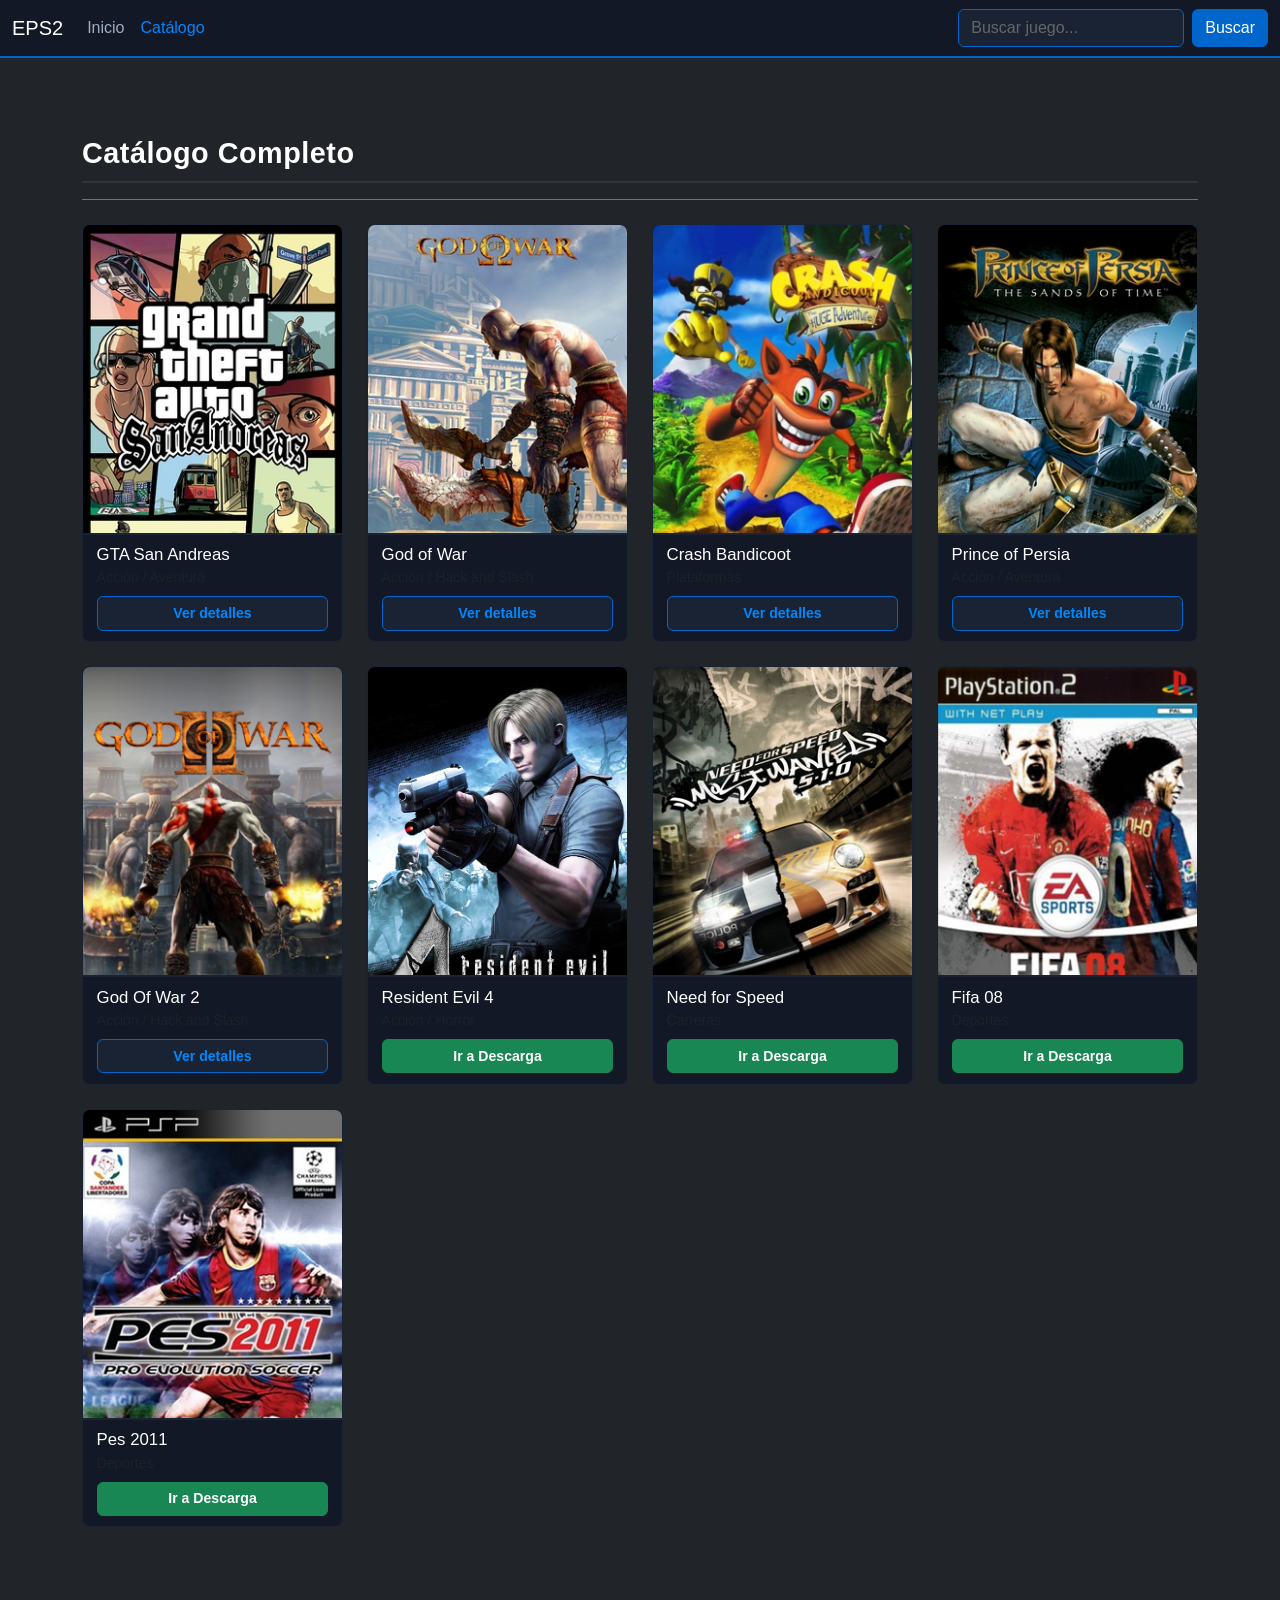
==== catalogo.html @ 292fd96d "Primer commit: proyecto EPS2" ====
<!DOCTYPE html>
<html lang="es">

<head>
    <meta charset="UTF-8">
    <meta name="viewport" content="width=device-width, initial-scale=1.0">
    <title>EPS2 - Catálogo Completo</title>
    <link rel="icon" type= "image/png" href="fotos/ps2.png">
    <link href="https://cdn.jsdelivr.net/npm/bootstrap@5.3.3/dist/css/bootstrap.min.css" rel="stylesheet">
    <link rel="stylesheet" href="css/principal.css">
</head>

<body class="bg-dark text-white">

    <!-- BARRA DE NAVEGACIÓN -->
    <nav class="navbar navbar-expand-lg navbar-dark bg-gamer-nav">
        <div class="container-fluid">
            <a class="navbar-brand" href="principal.html">EPS2</a>
            <button class="navbar-toggler" type="button" data-bs-toggle="collapse"
                data-bs-target="#navbarSupportedContent" aria-controls="navbarSupportedContent" aria-expanded="false"
                aria-label="Toggle navigation">
                <span class="navbar-toggler-icon"></span>
            </button>
            <div class="collapse navbar-collapse" id="navbarSupportedContent">
                <ul class="navbar-nav me-auto mb-2 mb-lg-0">
                    <li class="nav-item">
                        <a class="nav-link" href="principal.html">Inicio</a>
                    </li>
                    <li class="nav-item">
                        <a class="nav-link active" href="catalogo.html">Catálogo</a>
                    </li>
                </ul>
                <form class="d-flex" role="search" id="search-form">
                    <input class="form-control me-2 search-input" id="search-input" type="search"
                        placeholder="Buscar juego..." aria-label="Search" />
                    <button class="btn btn-search" type="submit">Buscar</button>
                </form>
            </div>
        </div>
    </nav>

    <!-- CATÁLOGO -->
    <main class="contenido-pagina my-5">
        <div class="container">

            <div class="border-bottom pb-2 border-secondary mb-4">
                <h2 class="section-title" id="titulo-catalogo">Catálogo Completo</h2>
            </div>

            <div class="row row-cols-1 row-cols-sm-2 row-cols-md-3 row-cols-lg-4 g-4 mb-5" id="contenedor-catalogo"></div>

        </div>       
    </main>

    <script src="https://cdn.jsdelivr.net/npm/bootstrap@5.3.3/dist/js/bootstrap.bundle.min.js"></script>
    <script src="js/catalogos.js"></script>
</body>

</html>
---- css/principal.css ----
/* ==========================================
   1. ESTILOS GENERALES Y BASE
   ========================================== */
body {
    margin: 0;
    font-family: Arial, sans-serif;
    background-color: #0b0f19;
    color: white;
}

/* ==========================================
   2. CARRUSEL (Flujo natural del documento)
   ========================================== */
.header-carrusel {
    position: relative; 
    width: 100%;
    height: 65vh; /* Subido de 50vh a 65vh para que las fotos luzcan más grandes */
    background-color: #121826;
    border-bottom: 3px solid #0066cc;
    overflow: hidden;
}

.carrusel-container {
    position: relative;
    width: 100%;
    height: 100%;
}

.carrusel-slides {
    width: 100%;
    height: 100%;
    position: relative;
}

.slide {
    position: absolute;
    top: 0;
    left: 0;
    width: 100%;
    height: 100%;
    opacity: 0;
    pointer-events: none;
    z-index: 1;
    transition: opacity 0.5s ease-in-out;
}

.slide.active {
    opacity: 1;
    pointer-events: auto;
    z-index: 2;
}

.slide img {
    width: 100%;
    height: 100%;
    object-fit: cover;
    object-position: top; 
}

.slide-caption {
    position: absolute;
    bottom: 0;
    left: 0;
    width: 100%;
    background-color: rgba(0, 0, 0, 0.6);
    color: aquamarine;
    text-align: center;
    padding: 10px 0;
    font-size: 1.2rem;
    font-weight: bold;
    letter-spacing: 1px;
}

/* BOTONES DEL CARRUSEL */
.carrusel-btn {
    position: absolute;
    top: 50%;
    transform: translateY(-50%);
    background-color: rgba(0, 102, 204, 0.7);
    color: white;
    border: none;
    padding: 12px 15px;
    cursor: pointer;
    z-index: 1010;
    font-size: 1.2rem;
    border-radius: 4px;
    transition: background-color 0.2s;
}

.carrusel-btn:hover {
    background-color: rgba(0, 122, 244, 0.9);
}

.prev-btn { left: 20px; }
.next-btn { right: 20px; }

/* ==========================================
   3. BARRA DE NAVEGACIÓN (Efecto Sticky)
   ========================================== */
.navbar {
    position: -webkit-sticky; /* Soporte para Safari antiguo */
    position: sticky;
    top: 0;        /* Se congela arriba de todo al hacer scroll */
    margin-top: 0; /* Empieza pegada justo abajo del carrusel */    
    z-index: 1050; /* Queda por encima del contenido al deslizar */
}

/* ==========================================
   4. CONTENIDO DE LA PÁGINA Y RELLENOS
   ========================================== */
.contenido-pagina {
    /* CORRECCIÓN: Se quitó el 'margin-top: 40vh' para evitar el hueco negro */
    padding: 30px;
    box-sizing: border-box;
}

.contenido-pagina h2 {
    color: white;
    border-bottom: 2px solid #333;
    padding-bottom: 10px;
}

.caja-relleno {
    background-color: #1a2333;
    border: 1px solid #0066cc;
    height: 400px; 
    margin-top: 25px;
    border-radius: 8px;
    display: flex;
    justify-content: center;
    align-items: center;
    font-size: 1.5rem;
    color: #666;
}
/* ==========================================
   5. PERSONALIZACIÓN GAMER PARA LA NAVBAR
   ========================================== */
.bg-gamer-nav {
    background-color: #121826 !important; /* Mismo tono del fondo del carrusel */
    border-bottom: 2px solid #0066cc;     /* Línea azul sutil abajo */
}

/* Color de los textos de la navbar */
.navbar-dark .navbar-nav .nav-link {
    color: #a0aec0;
    font-weight: 500;
    transition: color 0.2s;
}

/* Color al pasar el mouse por encima (Hover) */
.navbar-dark .navbar-nav .nav-link:hover,
.navbar-dark .navbar-nav .nav-link.active {
    color: #0088ff !important; 
}

/* Personalización del Buscador */
.search-input {
    background-color: #1a2333 !important;
    border: 1px solid #0066cc !important;
    color: white !important;
}

.search-input::placeholder {
    color: #666;
}

.search-input:focus {
    box-shadow: 0 0 8px rgba(0, 102, 204, 0.6) !important;
}

/* Botón de búsqueda */
.btn-search {
    color: white;
    background-color: #0066cc;
    border: 1px solid #0066cc;
    transition: all 0.2s;
}

.btn-search:hover {
    background-color: #0052a3;
    border-color: #0052a3;
    color: white;
}

/* Menú desplegable de categorías */
.dropdown-menu-dark {
    background-color: #121826 !important;
    border: 1px solid #0066cc !important;
}

.dropdown-item:hover {
    background-color: #0066cc !important;
    color: white !important;
}
/* ==========================================
   6. DISEÑO DE TARJETAS DE JUEGOS Y CATEGORÍAS
   ========================================== */
.section-title {
    font-size: 1.8rem;
    font-weight: bold;
    letter-spacing: 0.5px;
    color: #ffffff;
}

/* Estilo de la Tarjeta del Juego */
.game-card {
    background-color: #121826 !important;
    border: 1px solid #1a2333 !important;
    border-radius: 8px !important;
    overflow: hidden;
    transition: transform 0.3s ease, border-color 0.3s ease, box-shadow 0.3s ease;
    display: flex;
    flex-direction: column;
    height: 100%;
}

.game-card:hover {
    transform: translateY(-5px);
    border-color: #0066cc !important;
    box-shadow: 0 5px 15px rgba(0, 102, 204, 0.4);
}

/* 1. MÁS ESPACIO PARA LA IMAGEN (Subida de 220px a 310px) */
.game-card-img {
    height: 310px;
    width: 100%;
    object-fit: cover;
    object-position: top center;
    border-bottom: 2px solid #1a2333;
}

/* 2. RECUADRO INFERIOR MÁS COMPACTO (Reduce el padding del contenedor) */
.game-card .card-body {
    padding: 0.65rem 0.85rem !important;
    flex-grow: 1;
    display: flex;
    flex-direction: column;
    justify-content: space-between;
}

/* Título más pegado y proporcionado */
.game-card .card-title {
    font-size: 1.05rem;
    margin-bottom: 0.15rem !important;
}

/* Texto de categoría con margen mínimo */
.game-card .card-text {
    margin-bottom: 0.5rem !important;
}

/* Botón interno más compacto */
.btn-game {
    background-color: #1a2333 !important;
    border: 1px solid #0066cc !important;
    color: #0088ff !important;
    font-weight: bold;
    padding: 0.35rem 0.6rem !important;
    font-size: 0.88rem;
    transition: all 0.2s ease;
}

.btn-game:hover {
    background-color: #0066cc !important;
    color: white !important;
}

/* Botón verde de descarga directa compacto */
.btn-game.btn-success,
.game-card .btn-success {
    background-color: #198754 !important;
    border-color: #198754 !important;
    color: #ffffff !important;
    padding: 0.35rem 0.6rem !important;
    font-size: 0.88rem;
}

.btn-game.btn-success:hover,
.game-card .btn-success:hover {
    background-color: #157347 !important;
    border-color: #146c43 !important;
}

/* Bloques de categorías inferiores */
.category-box {
    background-color: #121826;
    border: 1px solid #1a2333;
    border-radius: 6px;
    cursor: pointer;
    transition: all 0.2s;
}

.category-box h5 {
    margin: 0;
    color: #a0aec0;
    font-size: 1.1rem;
}

.category-box:hover {
    background-color: #0066cc;
    border-color: #0066cc;
}

.category-box:hover h5 {
    color: white;
}
/* Estado del botón de descarga durante el progreso */
.btn-descarga.descargando {
    background-color: #0066cc !important;
    border-color: #0066cc !important;
    cursor: wait;
}

.btn-descarga.completado {
    background-color: #198754 !important;
    border-color: #198754 !important;
}
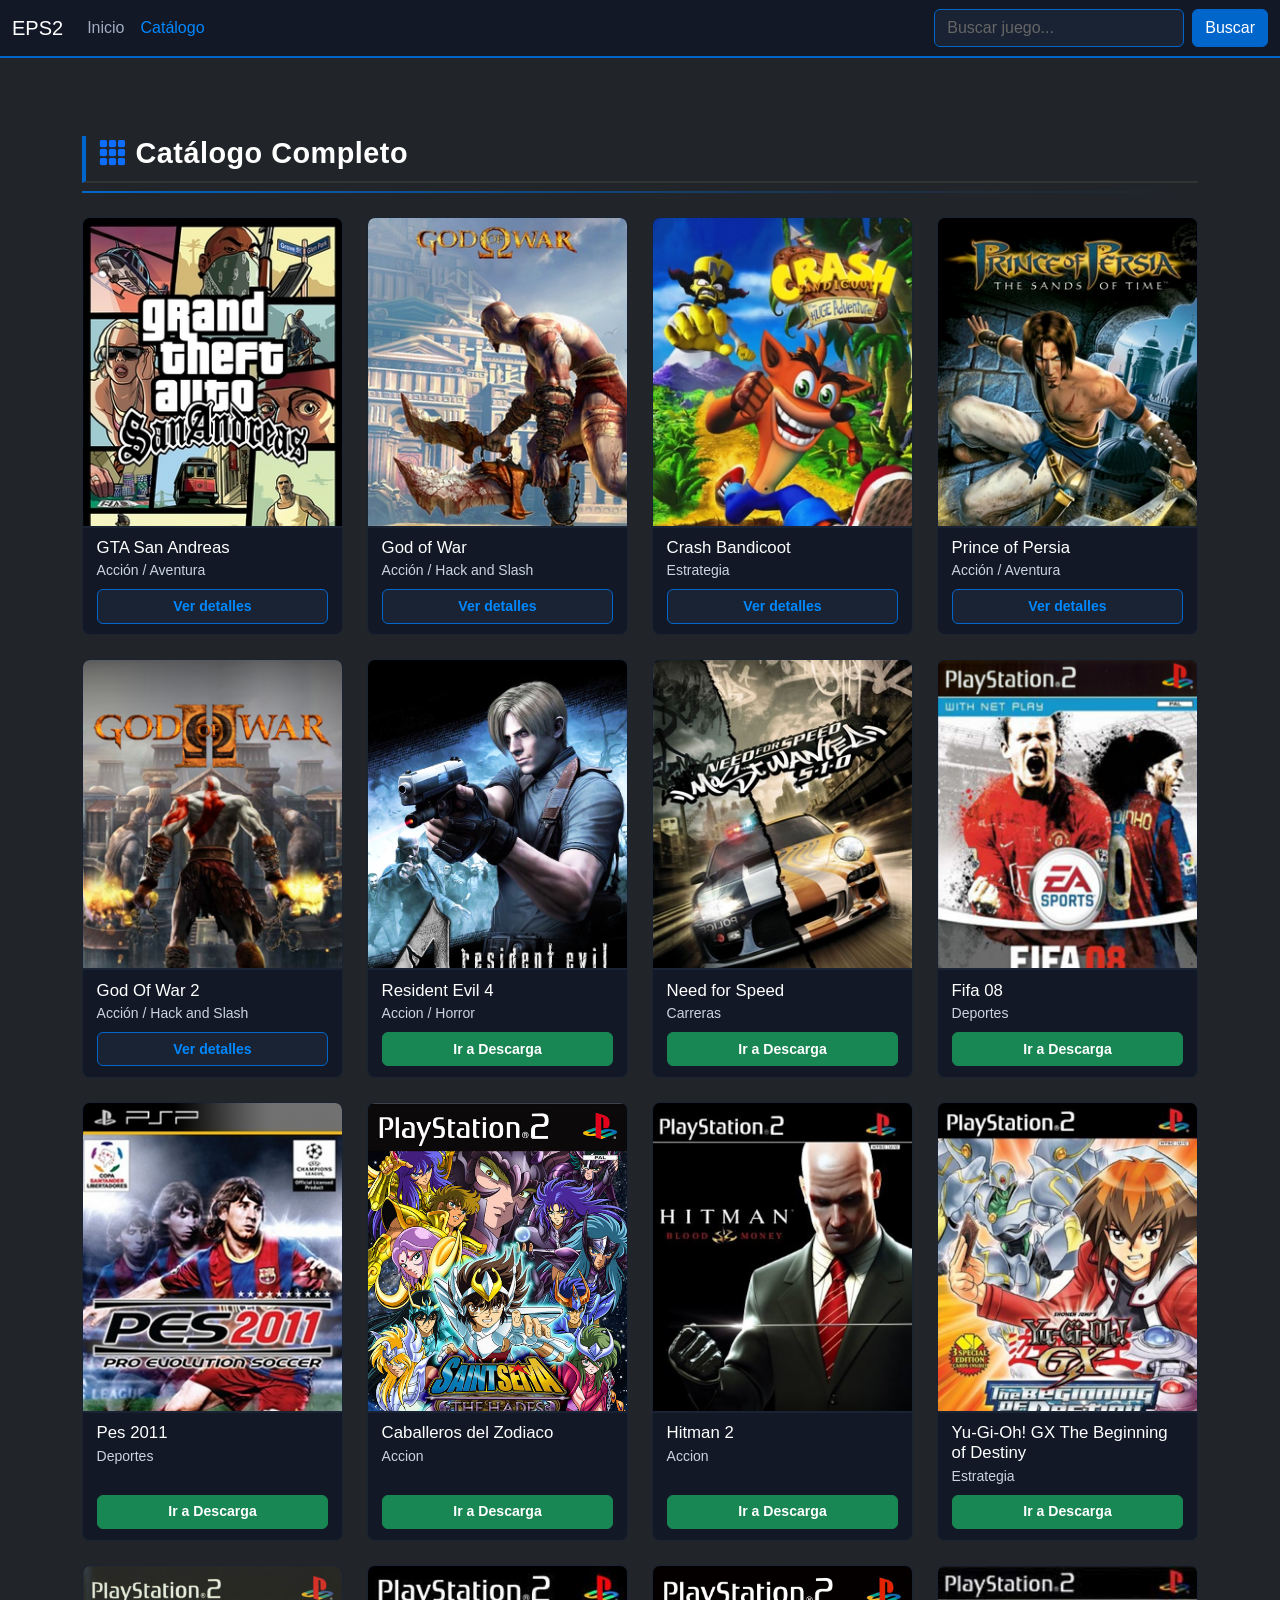
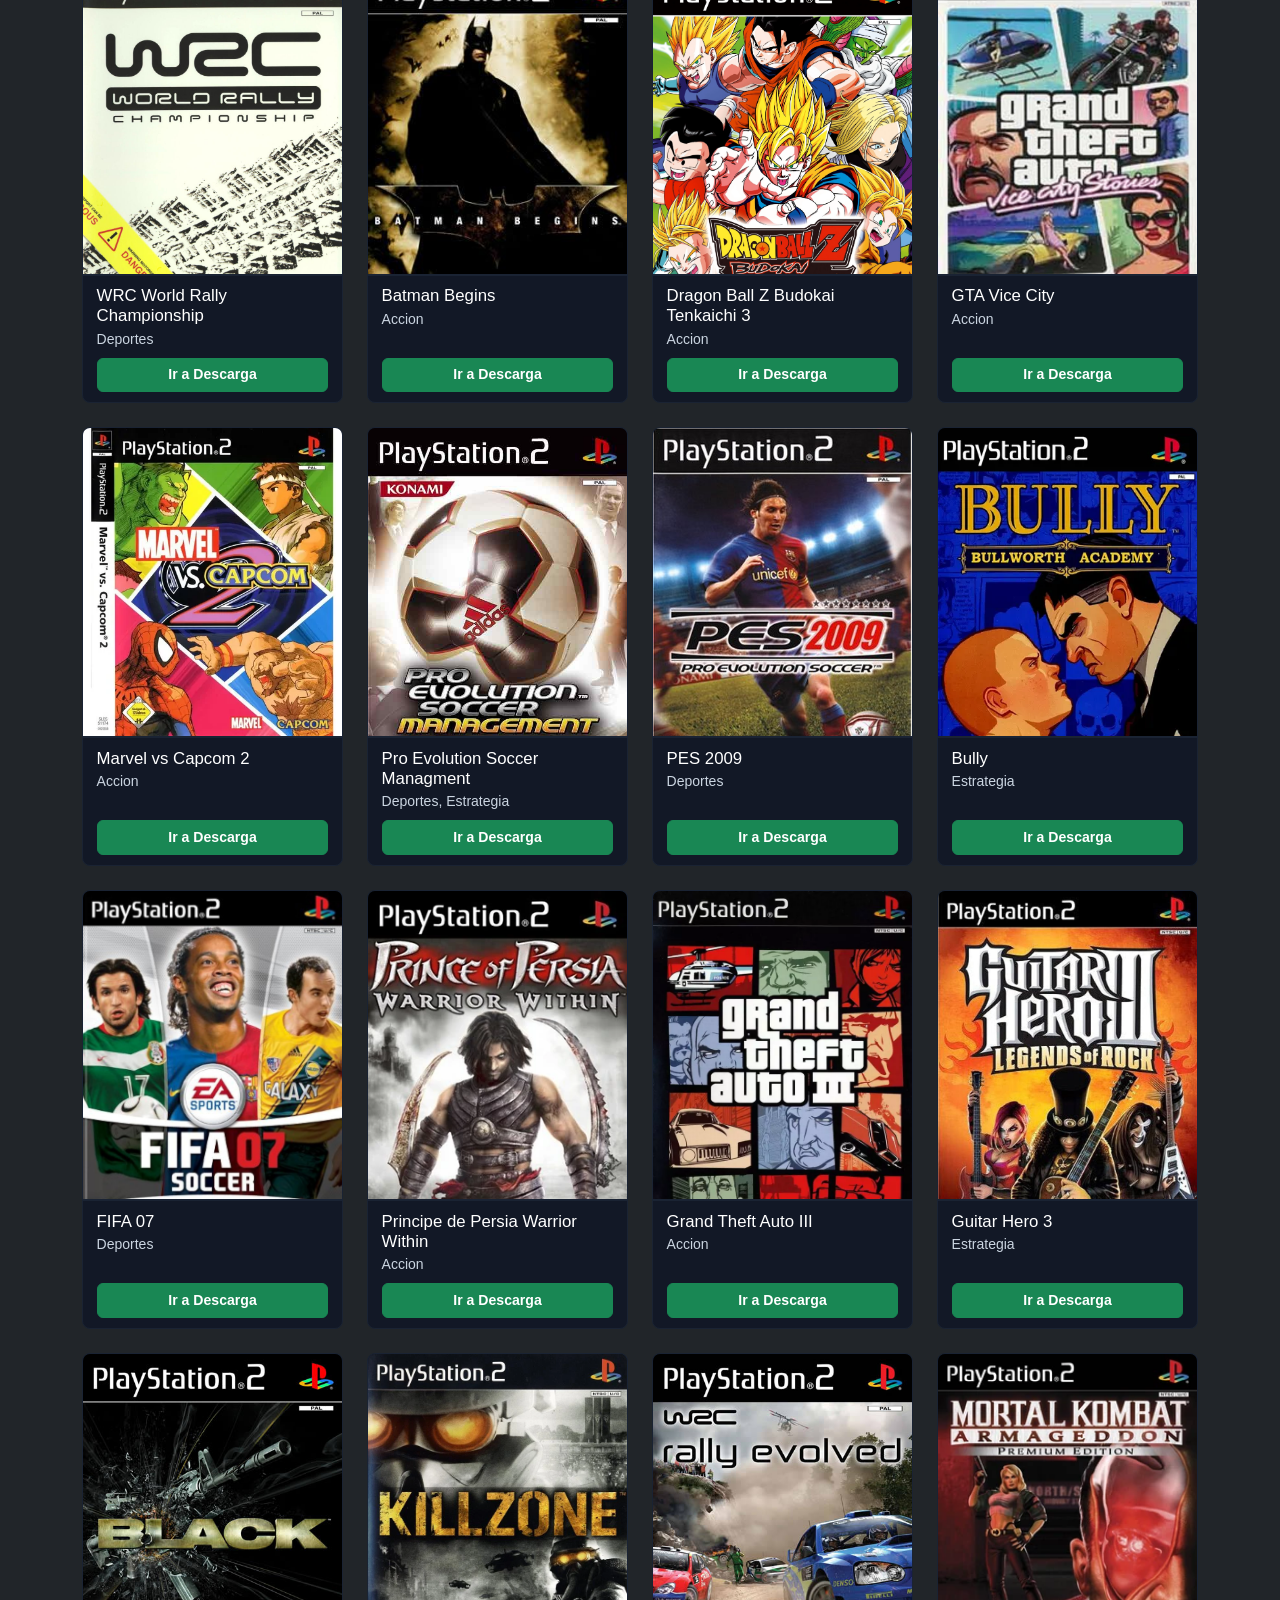
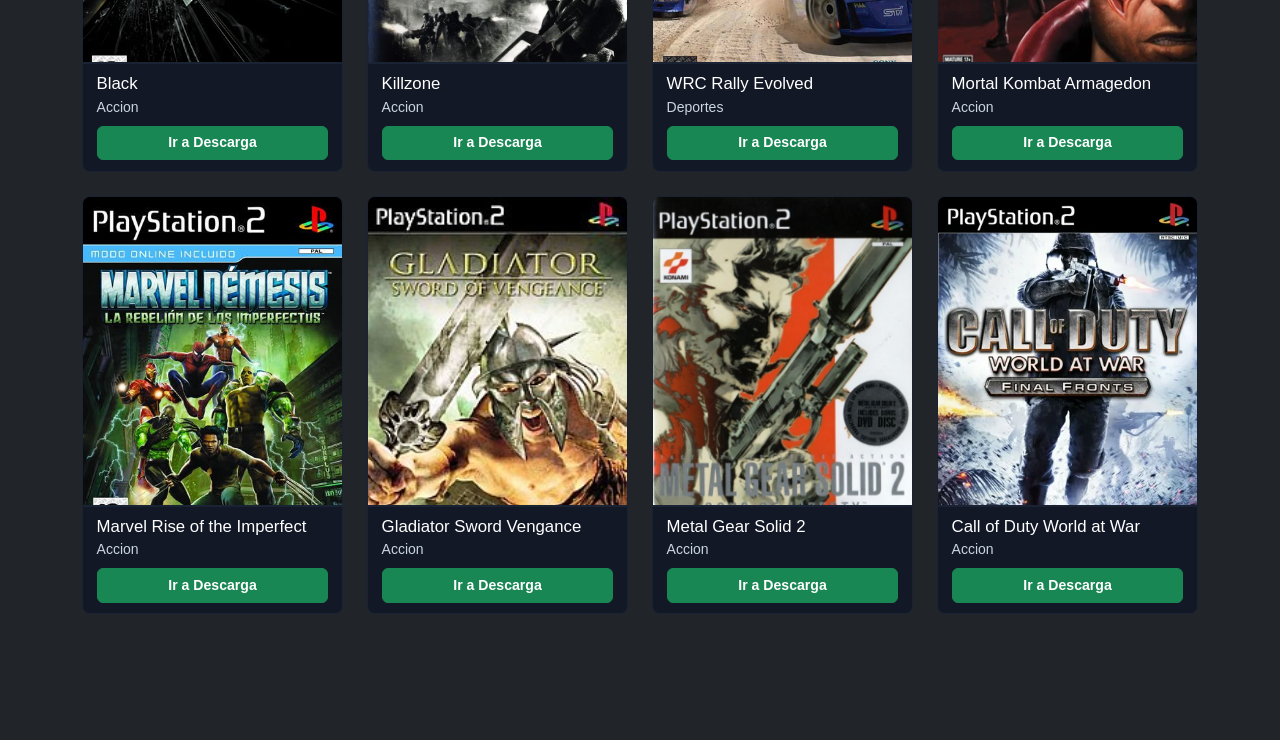
==== commit b9bbb056: "Se agregaron juegos" ====
--- a/catalogo.html
+++ b/catalogo.html
@@ -5,8 +5,9 @@
     <meta charset="UTF-8">
     <meta name="viewport" content="width=device-width, initial-scale=1.0">
     <title>EPS2 - Catálogo Completo</title>
-    <link rel="icon" type= "image/png" href="fotos/ps2.png">
+    <link rel="icon" type="image/png" href="fotos/ps2.png">
     <link href="https://cdn.jsdelivr.net/npm/bootstrap@5.3.3/dist/css/bootstrap.min.css" rel="stylesheet">
+    <link rel="stylesheet" href="https://cdn.jsdelivr.net/npm/bootstrap-icons@1.11.3/font/bootstrap-icons.min.css">
     <link rel="stylesheet" href="css/principal.css">
 </head>
 
@@ -43,13 +44,17 @@
     <main class="contenido-pagina my-5">
         <div class="container">
 
-            <div class="border-bottom pb-2 border-secondary mb-4">
-                <h2 class="section-title" id="titulo-catalogo">Catálogo Completo</h2>
+            <div class="mb-2">
+                <h2 class="section-title m-0 d-flex align-items-center gap-2">
+                    <i class="bi bi-grid-3x3-gap-fill text-primary"></i> Catálogo Completo
+                </h2>
+            </div>
+            <div class="divider-neon mb-4"></div>
+
+            <div class="row row-cols-1 row-cols-sm-2 row-cols-md-3 row-cols-lg-4 g-4 mb-5" id="contenedor-catalogo">
             </div>
 
-            <div class="row row-cols-1 row-cols-sm-2 row-cols-md-3 row-cols-lg-4 g-4 mb-5" id="contenedor-catalogo"></div>
-
-        </div>       
+        </div>
     </main>
 
     <script src="https://cdn.jsdelivr.net/npm/bootstrap@5.3.3/dist/js/bootstrap.bundle.min.js"></script>
--- a/css/principal.css
+++ b/css/principal.css
@@ -12,9 +12,10 @@
    2. CARRUSEL (Flujo natural del documento)
    ========================================== */
 .header-carrusel {
-    position: relative; 
-    width: 100%;
-    height: 65vh; /* Subido de 50vh a 65vh para que las fotos luzcan más grandes */
+    position: relative;
+    width: 100%;
+    height: 65vh;
+    /* Subido de 50vh a 65vh para que las fotos luzcan más grandes */
     background-color: #121826;
     border-bottom: 3px solid #0066cc;
     overflow: hidden;
@@ -54,7 +55,7 @@
     width: 100%;
     height: 100%;
     object-fit: cover;
-    object-position: top; 
+    object-position: top;
 }
 
 .slide-caption {
@@ -91,18 +92,27 @@
     background-color: rgba(0, 122, 244, 0.9);
 }
 
-.prev-btn { left: 20px; }
-.next-btn { right: 20px; }
+.prev-btn {
+    left: 20px;
+}
+
+.next-btn {
+    right: 20px;
+}
 
 /* ==========================================
    3. BARRA DE NAVEGACIÓN (Efecto Sticky)
    ========================================== */
 .navbar {
-    position: -webkit-sticky; /* Soporte para Safari antiguo */
+    position: -webkit-sticky;
+    /* Soporte para Safari antiguo */
     position: sticky;
-    top: 0;        /* Se congela arriba de todo al hacer scroll */
-    margin-top: 0; /* Empieza pegada justo abajo del carrusel */    
-    z-index: 1050; /* Queda por encima del contenido al deslizar */
+    top: 0;
+    /* Se congela arriba de todo al hacer scroll */
+    margin-top: 0;
+    /* Empieza pegada justo abajo del carrusel */
+    z-index: 1050;
+    /* Queda por encima del contenido al deslizar */
 }
 
 /* ==========================================
@@ -123,7 +133,7 @@
 .caja-relleno {
     background-color: #1a2333;
     border: 1px solid #0066cc;
-    height: 400px; 
+    height: 400px;
     margin-top: 25px;
     border-radius: 8px;
     display: flex;
@@ -132,12 +142,15 @@
     font-size: 1.5rem;
     color: #666;
 }
+
 /* ==========================================
    5. PERSONALIZACIÓN GAMER PARA LA NAVBAR
    ========================================== */
 .bg-gamer-nav {
-    background-color: #121826 !important; /* Mismo tono del fondo del carrusel */
-    border-bottom: 2px solid #0066cc;     /* Línea azul sutil abajo */
+    background-color: #121826 !important;
+    /* Mismo tono del fondo del carrusel */
+    border-bottom: 2px solid #0066cc;
+    /* Línea azul sutil abajo */
 }
 
 /* Color de los textos de la navbar */
@@ -150,11 +163,12 @@
 /* Color al pasar el mouse por encima (Hover) */
 .navbar-dark .navbar-nav .nav-link:hover,
 .navbar-dark .navbar-nav .nav-link.active {
-    color: #0088ff !important; 
+    color: #0088ff !important;
 }
 
 /* Personalización del Buscador */
 .search-input {
+    width: 250px;
     background-color: #1a2333 !important;
     border: 1px solid #0066cc !important;
     color: white !important;
@@ -192,6 +206,7 @@
     background-color: #0066cc !important;
     color: white !important;
 }
+
 /* ==========================================
    6. DISEÑO DE TARJETAS DE JUEGOS Y CATEGORÍAS
    ========================================== */
@@ -200,6 +215,9 @@
     font-weight: bold;
     letter-spacing: 0.5px;
     color: #ffffff;
+    padding-left: 12px;
+    border-left: 4px solid #0066cc;
+    line-height: 1.2;
 }
 
 /* Estilo de la Tarjeta del Juego */
@@ -304,6 +322,7 @@
 .category-box:hover h5 {
     color: white;
 }
+
 /* Estado del botón de descarga durante el progreso */
 .btn-descarga.descargando {
     background-color: #0066cc !important;
@@ -314,4 +333,139 @@
 .btn-descarga.completado {
     background-color: #198754 !important;
     border-color: #198754 !important;
+}
+
+.btn-descarga {
+    color: #ffffff !important;
+    font-weight: 700 !important;
+    font-size: 1rem !important;
+    text-shadow: 0 1px 2px rgba(0, 0, 0, 0.6);
+}
+
+/* Aclara las viñetas y descripciones de las tarjetas */
+.game-card .text-muted {
+    color: #cbd5e1 !important;
+}
+
+/* ==========================================
+   7. ADAPTABILIDAD RESPONSIVE (MÓVILES Y TABLETS)
+   ========================================== */
+
+/* Tablets y pantallas medianas (menos de 992px) */
+@media (max-width: 991.98px) {
+    .header-carrusel {
+        height: 45vh;
+        /* Reduce el alto para no ocupar tanta pantalla */
+    }
+
+    /* El buscador en el menú hamburguesa ocupa todo el ancho */
+    #search-form {
+        margin-top: 12px;
+        margin-bottom: 8px;
+        width: 100%;
+    }
+
+    .search-input {
+        width: 100% !important;
+        /* Llena el ancho dentro del menú desplegable */
+    }
+
+    .navbar-collapse {
+        padding-top: 10px;
+        padding-bottom: 10px;
+    }
+}
+
+/* Celulares (menos de 768px) */
+
+@media (max-width: 767.98px) {
+    .header-carrusel {
+        height: 30vh;
+        min-height: 200px;
+        /* Evita que quede una franja diminuta */
+    }
+
+    /* Flechas del carrusel más compactas para no tapar la imagen */
+    .carrusel-btn {
+        padding: 6px 10px;
+        font-size: 1rem;
+    }
+
+    .prev-btn {
+        left: 10px;
+    }
+
+    .next-btn {
+        right: 10px;
+    }
+
+    /* Ajuste de márgenes del contenedor general */
+    .contenido-pagina {
+        padding: 15px 10px;
+    }
+
+    .section-title {
+        font-size: 1.4rem;
+    }
+
+    /* En celulares las portadas de los juegos son más compactas */
+    .game-card-img {
+        height: 240px;
+    }
+
+    /* AQUÍ ADENTRO: Hace que el buscador use todo el ancho solo en celulares */
+    #search-form {
+        width: 100%;
+        margin-top: 10px;
+    }
+
+    .search-input {
+        width: 100% !important;
+    }
+}
+
+/* Teléfonos muy angostos (menos de 400px) */
+@media (max-width: 400px) {
+    .header-carrusel {
+        height: 25vh;
+        min-height: 180px;
+    }
+
+    .game-card-img {
+        height: 200px;
+    }
+
+    /* En la sección PCSX2 los textos de los botones no se desbordan */
+    .btn-descarga {
+        font-size: 0.85rem !important;
+        padding: 0.4rem !important;
+    }
+}
+/* Línea divisoria sutil con degradé azul */
+.divider-neon {
+    height: 2px;
+    width: 100%;
+    background: linear-gradient(90deg, #0066cc 0%, rgba(0, 102, 204, 0.15) 75%, transparent 100%);
+    border: none;
+}
+
+/* Botón 'Ver todos' estilo píldora interactivo */
+.btn-ver-todos {
+    color: #3399ff;
+    background-color: rgba(0, 102, 204, 0.15);
+    border: 1px solid rgba(0, 102, 204, 0.45);
+    border-radius: 50rem;
+    padding: 4px 14px;
+    font-size: 0.85rem;
+    font-weight: 600;
+    text-decoration: none;
+    white-space: nowrap;
+    transition: all 0.2s ease-in-out;
+}
+
+.btn-ver-todos:hover {
+    background-color: #0066cc;
+    border-color: #0066cc;
+    color: #ffffff;
+    box-shadow: 0 0 12px rgba(0, 102, 204, 0.5);
 }
